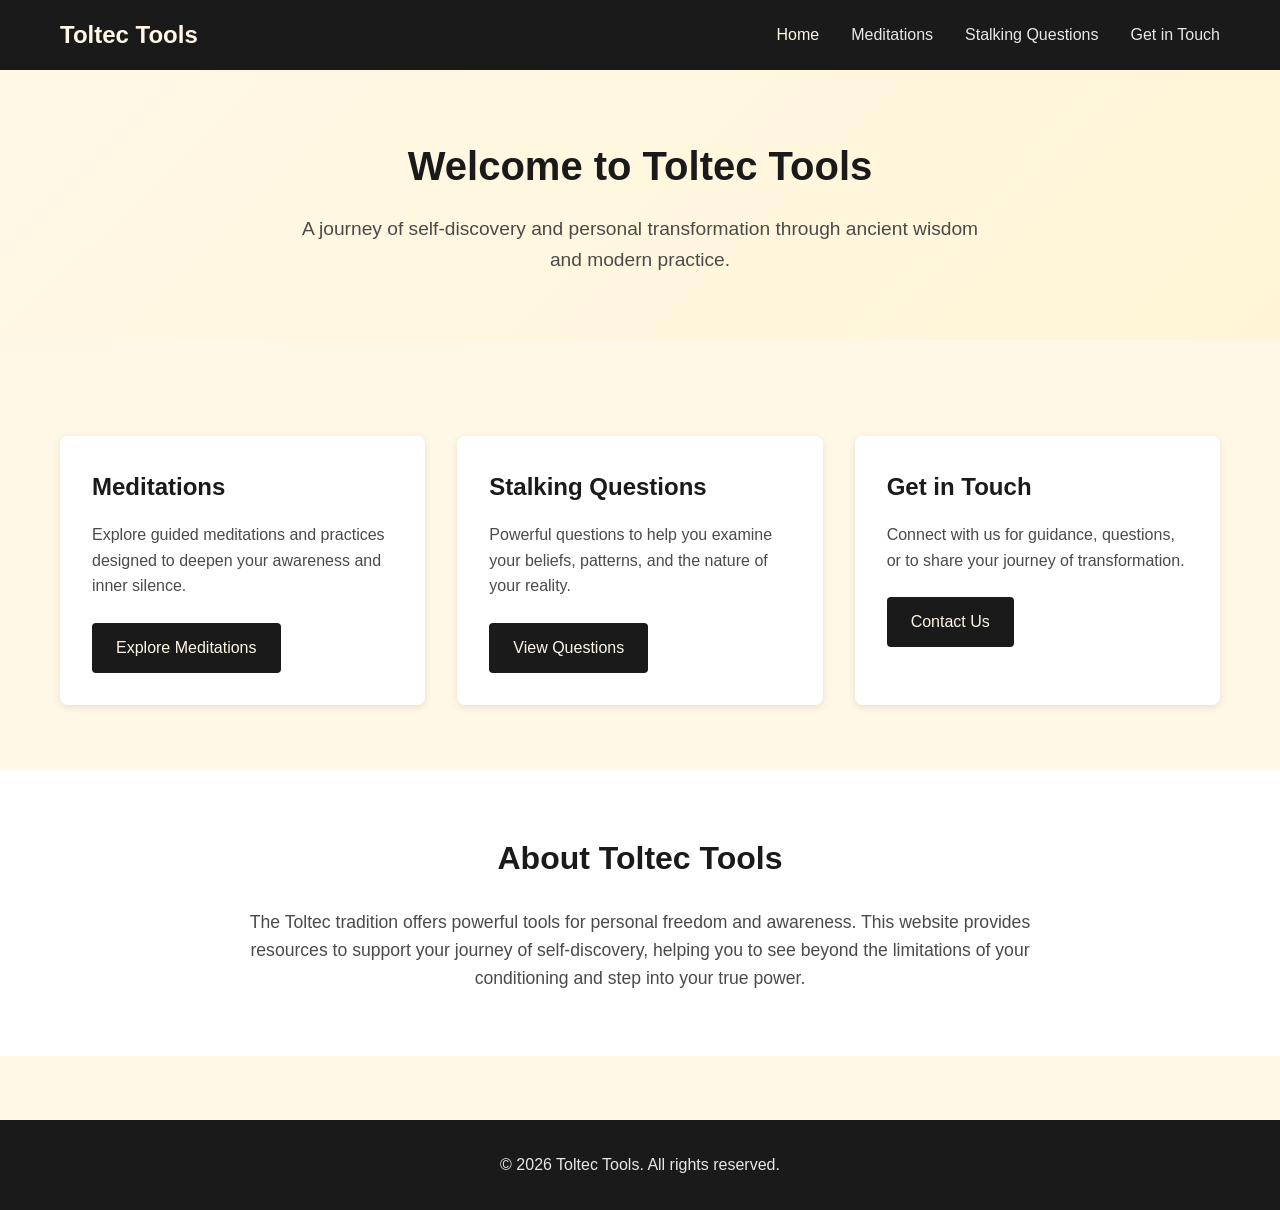
==== index.html @ ae550037 "Initial website for Toltec Tools. Add multi-page static site with home, meditations, stalking questi" ====
<!DOCTYPE html>
<html lang="en">
<head>
    <meta charset="UTF-8">
    <meta name="viewport" content="width=device-width, initial-scale=1.0">
    <title>Toltec Tools - Home</title>
    <link rel="stylesheet" href="styles.css">
</head>
<body>
    <header>
        <nav class="navbar">
            <div class="nav-container">
                <h1 class="logo">Toltec Tools</h1>
                <ul class="nav-menu">
                    <li><a href="index.html" class="active">Home</a></li>
                    <li><a href="meditations.html">Meditations</a></li>
                    <li><a href="stalking-questions.html">Stalking Questions</a></li>
                    <li><a href="contact.html">Get in Touch</a></li>
                </ul>
            </div>
        </nav>
    </header>

    <main>
        <section class="hero">
            <div class="container">
                <h2>Welcome to Toltec Tools</h2>
                <p class="hero-text">A journey of self-discovery and personal transformation through ancient wisdom and modern practice.</p>
            </div>
        </section>

        <section class="features">
            <div class="container">
                <div class="feature-grid">
                    <div class="feature-card">
                        <h3>Meditations</h3>
                        <p>Explore guided meditations and practices designed to deepen your awareness and inner silence.</p>
                        <a href="meditations.html" class="btn">Explore Meditations</a>
                    </div>
                    <div class="feature-card">
                        <h3>Stalking Questions</h3>
                        <p>Powerful questions to help you examine your beliefs, patterns, and the nature of your reality.</p>
                        <a href="stalking-questions.html" class="btn">View Questions</a>
                    </div>
                    <div class="feature-card">
                        <h3>Get in Touch</h3>
                        <p>Connect with us for guidance, questions, or to share your journey of transformation.</p>
                        <a href="contact.html" class="btn">Contact Us</a>
                    </div>
                </div>
            </div>
        </section>

        <section class="about">
            <div class="container">
                <h2>About Toltec Tools</h2>
                <p>The Toltec tradition offers powerful tools for personal freedom and awareness. This website provides resources to support your journey of self-discovery, helping you to see beyond the limitations of your conditioning and step into your true power.</p>
            </div>
        </section>
    </main>

    <footer>
        <div class="container">
            <p>&copy; 2026 Toltec Tools. All rights reserved.</p>
        </div>
    </footer>
</body>
</html>
---- styles.css ----
/* Reset and Base Styles */
* {
    margin: 0;
    padding: 0;
    box-sizing: border-box;
}

:root {
    --pale-yellow: #FFF8E7;
    --grey: #6B6B6B;
    --dark-grey: #4A4A4A;
    --black: #1A1A1A;
    --light-grey: #E8E8E8;
}

body {
    font-family: -apple-system, BlinkMacSystemFont, 'Segoe UI', Roboto, Oxygen, Ubuntu, Cantarell, sans-serif;
    line-height: 1.6;
    color: var(--black);
    background-color: var(--pale-yellow);
}

.container {
    max-width: 1200px;
    margin: 0 auto;
    padding: 0 20px;
}

/* Navigation */
.navbar {
    background-color: var(--black);
    padding: 1rem 0;
    box-shadow: 0 2px 4px rgba(0, 0, 0, 0.1);
}

.nav-container {
    max-width: 1200px;
    margin: 0 auto;
    padding: 0 20px;
    display: flex;
    justify-content: space-between;
    align-items: center;
}

.logo {
    color: var(--pale-yellow);
    font-size: 1.5rem;
    font-weight: 600;
}

.nav-menu {
    display: flex;
    list-style: none;
    gap: 2rem;
}

.nav-menu a {
    color: var(--light-grey);
    text-decoration: none;
    font-weight: 500;
    transition: color 0.3s ease;
    padding: 0.5rem 0;
}

.nav-menu a:hover,
.nav-menu a.active {
    color: var(--pale-yellow);
}

/* Hero Section */
.hero {
    background: linear-gradient(135deg, var(--pale-yellow) 0%, #FFF5D6 100%);
    padding: 4rem 0;
    text-align: center;
}

.hero h2 {
    font-size: 2.5rem;
    color: var(--black);
    margin-bottom: 1rem;
}

.hero-text {
    font-size: 1.2rem;
    color: var(--dark-grey);
    max-width: 700px;
    margin: 0 auto;
}

/* Page Header */
.page-header {
    background: linear-gradient(135deg, var(--pale-yellow) 0%, #FFF5D6 100%);
    padding: 3rem 0;
    text-align: center;
}

.page-header h2 {
    font-size: 2.5rem;
    color: var(--black);
    margin-bottom: 0.5rem;
}

.subtitle {
    font-size: 1.1rem;
    color: var(--dark-grey);
}

/* Features Section */
.features {
    padding: 4rem 0;
}

.feature-grid {
    display: grid;
    grid-template-columns: repeat(auto-fit, minmax(300px, 1fr));
    gap: 2rem;
    margin-top: 2rem;
}

.feature-card {
    background-color: white;
    padding: 2rem;
    border-radius: 8px;
    box-shadow: 0 2px 8px rgba(0, 0, 0, 0.1);
    transition: transform 0.3s ease, box-shadow 0.3s ease;
}

.feature-card:hover {
    transform: translateY(-5px);
    box-shadow: 0 4px 12px rgba(0, 0, 0, 0.15);
}

.feature-card h3 {
    color: var(--black);
    font-size: 1.5rem;
    margin-bottom: 1rem;
}

.feature-card p {
    color: var(--dark-grey);
    margin-bottom: 1.5rem;
}

/* Buttons */
.btn {
    display: inline-block;
    background-color: var(--black);
    color: var(--pale-yellow);
    padding: 0.75rem 1.5rem;
    text-decoration: none;
    border-radius: 4px;
    font-weight: 500;
    transition: background-color 0.3s ease, transform 0.2s ease;
    border: none;
    cursor: pointer;
    font-size: 1rem;
}

.btn:hover {
    background-color: var(--dark-grey);
    transform: translateY(-2px);
}

.btn-submit {
    width: 100%;
    padding: 1rem;
    font-size: 1.1rem;
}

/* About Section */
.about {
    padding: 4rem 0;
    background-color: white;
}

.about h2 {
    font-size: 2rem;
    color: var(--black);
    margin-bottom: 1.5rem;
    text-align: center;
}

.about p {
    color: var(--dark-grey);
    font-size: 1.1rem;
    max-width: 800px;
    margin: 0 auto;
    text-align: center;
}

/* Content Section */
.content-section {
    padding: 3rem 0;
}

/* Meditations Page */
.meditation-list {
    display: grid;
    gap: 2rem;
}

.meditation-item {
    background-color: white;
    padding: 2rem;
    border-radius: 8px;
    box-shadow: 0 2px 8px rgba(0, 0, 0, 0.1);
    border-left: 4px solid var(--black);
}

.meditation-item h3 {
    color: var(--black);
    font-size: 1.5rem;
    margin-bottom: 1rem;
}

.meditation-item p {
    color: var(--dark-grey);
    margin-bottom: 1rem;
}

.meditation-item ul {
    margin-left: 1.5rem;
    color: var(--dark-grey);
}

.meditation-item li {
    margin-bottom: 0.5rem;
}

/* Stalking Questions Page */
.questions-intro {
    background-color: white;
    padding: 2rem;
    border-radius: 8px;
    margin-bottom: 2rem;
    box-shadow: 0 2px 8px rgba(0, 0, 0, 0.1);
}

.questions-intro p {
    color: var(--dark-grey);
    font-size: 1.1rem;
    line-height: 1.8;
}

.questions-list {
    display: grid;
    gap: 2rem;
}

.question-category {
    background-color: white;
    padding: 2rem;
    border-radius: 8px;
    box-shadow: 0 2px 8px rgba(0, 0, 0, 0.1);
    border-left: 4px solid var(--grey);
}

.question-category h3 {
    color: var(--black);
    font-size: 1.5rem;
    margin-bottom: 1.5rem;
}

.question-items {
    list-style: none;
    margin-left: 0;
}

.question-items li {
    color: var(--dark-grey);
    margin-bottom: 1rem;
    padding-left: 1.5rem;
    position: relative;
    font-size: 1.05rem;
    line-height: 1.6;
}

.question-items li::before {
    content: "•";
    color: var(--black);
    font-weight: bold;
    position: absolute;
    left: 0;
}

.practice-note {
    background-color: var(--light-grey);
    padding: 2rem;
    border-radius: 8px;
    margin-top: 3rem;
    border: 2px solid var(--grey);
}

.practice-note h3 {
    color: var(--black);
    font-size: 1.3rem;
    margin-bottom: 1rem;
}

.practice-note p {
    color: var(--dark-grey);
    line-height: 1.8;
}

/* Contact Page */
.contact-content {
    display: grid;
    grid-template-columns: 1fr 1fr;
    gap: 3rem;
    margin-top: 2rem;
}

.contact-info {
    background-color: white;
    padding: 2rem;
    border-radius: 8px;
    box-shadow: 0 2px 8px rgba(0, 0, 0, 0.1);
}

.contact-info h3 {
    color: var(--black);
    font-size: 1.5rem;
    margin-bottom: 1rem;
}

.contact-info > p {
    color: var(--dark-grey);
    margin-bottom: 2rem;
    line-height: 1.8;
}

.contact-details {
    display: flex;
    flex-direction: column;
    gap: 1.5rem;
}

.contact-item h4 {
    color: var(--black);
    font-size: 1.1rem;
    margin-bottom: 0.5rem;
}

.contact-item p {
    color: var(--dark-grey);
}

.contact-form-container {
    background-color: white;
    padding: 2rem;
    border-radius: 8px;
    box-shadow: 0 2px 8px rgba(0, 0, 0, 0.1);
}

.contact-form-container h3 {
    color: var(--black);
    font-size: 1.5rem;
    margin-bottom: 1.5rem;
}

.form-group {
    margin-bottom: 1.5rem;
}

.form-group label {
    display: block;
    color: var(--black);
    font-weight: 500;
    margin-bottom: 0.5rem;
}

.form-group input,
.form-group textarea {
    width: 100%;
    padding: 0.75rem;
    border: 2px solid var(--light-grey);
    border-radius: 4px;
    font-size: 1rem;
    font-family: inherit;
    transition: border-color 0.3s ease;
}

.form-group input:focus,
.form-group textarea:focus {
    outline: none;
    border-color: var(--black);
}

.form-group textarea {
    resize: vertical;
}

/* Footer */
footer {
    background-color: var(--black);
    color: var(--light-grey);
    padding: 2rem 0;
    text-align: center;
    margin-top: 4rem;
}

footer p {
    color: var(--light-grey);
}

/* Stalking Questions - Section Selector */
.section-selector-container {
    background-color: white;
    padding: 2rem;
    border-radius: 8px;
    box-shadow: 0 2px 8px rgba(0, 0, 0, 0.1);
    margin-bottom: 2rem;
}

.section-select {
    width: 100%;
    padding: 0.75rem;
    border: 2px solid var(--light-grey);
    border-radius: 4px;
    font-size: 1rem;
    font-family: inherit;
    background-color: white;
    color: var(--black);
    cursor: pointer;
    transition: border-color 0.3s ease;
}

.section-select:focus {
    outline: none;
    border-color: var(--black);
}

.question-display {
    margin-top: 2rem;
}

.random-question-box {
    background-color: var(--pale-yellow);
    padding: 2rem;
    border-radius: 8px;
    border-left: 4px solid var(--black);
    margin-top: 1rem;
    min-height: 100px;
    display: flex;
    align-items: center;
}

.random-question {
    font-size: 1.2rem;
    color: var(--black);
    line-height: 1.8;
    margin: 0;
    font-weight: 500;
}

/* Responsive Design */
@media (max-width: 768px) {
    .nav-container {
        flex-direction: column;
        gap: 1rem;
    }

    .nav-menu {
        flex-direction: column;
        gap: 1rem;
        text-align: center;
    }

    .hero h2,
    .page-header h2 {
        font-size: 2rem;
    }

    .hero-text {
        font-size: 1rem;
    }

    .feature-grid {
        grid-template-columns: 1fr;
    }

    .contact-content {
        grid-template-columns: 1fr;
    }
}
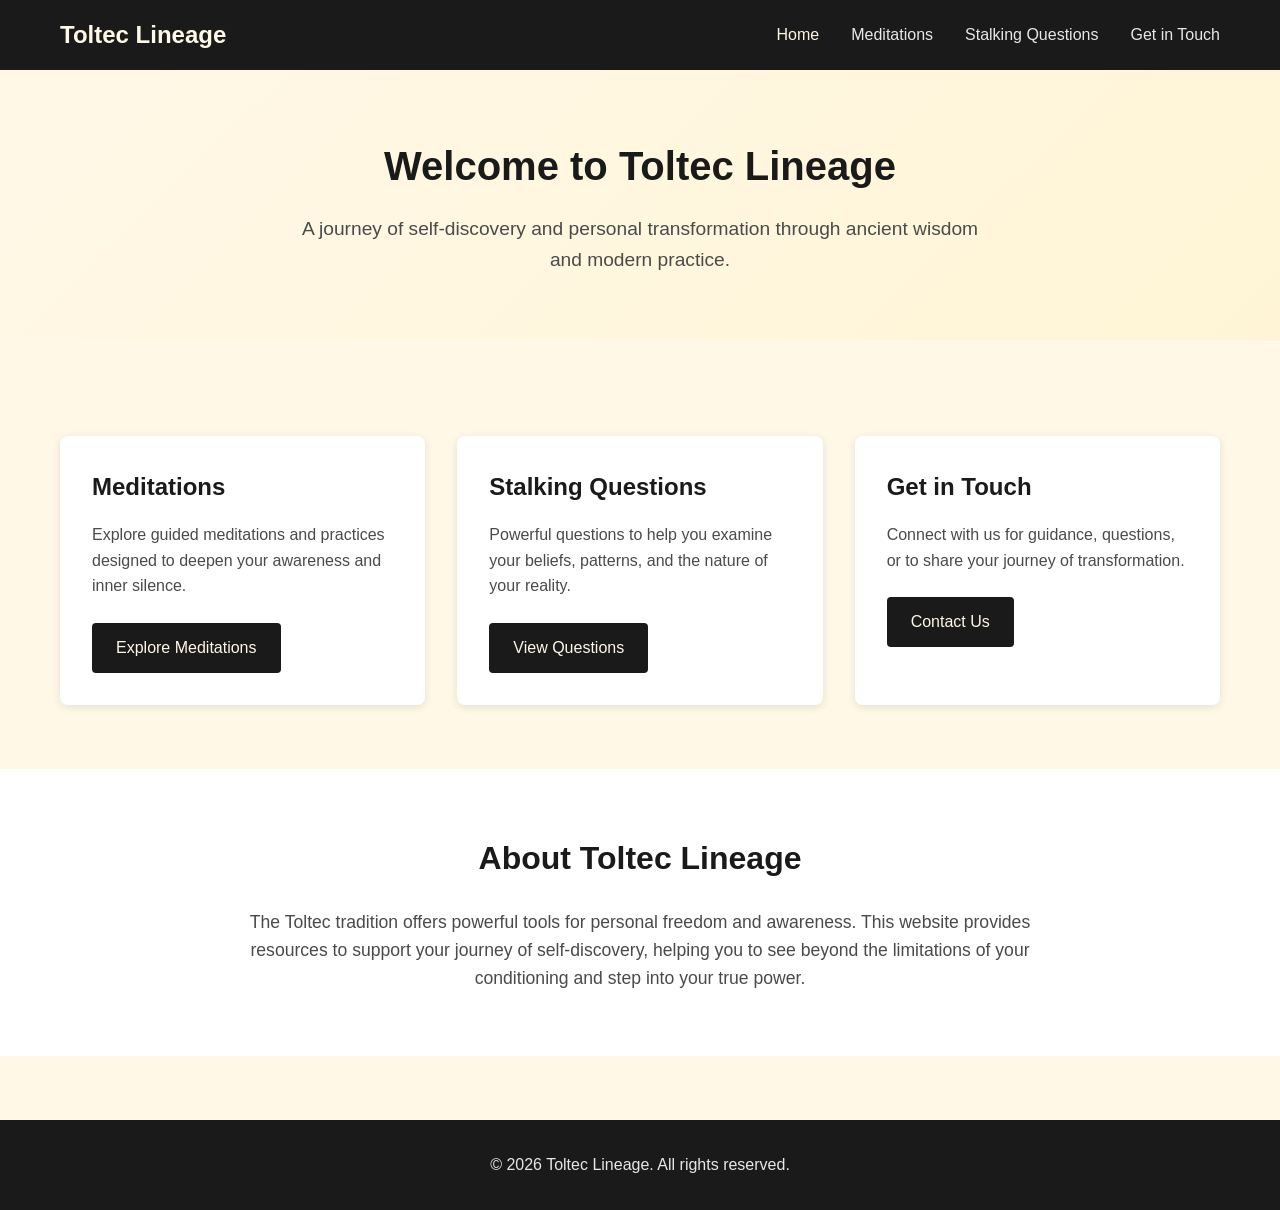
==== commit 1e1dbaa6: "h h" ====
--- a/index.html
+++ b/index.html
@@ -3,14 +3,14 @@
 <head>
     <meta charset="UTF-8">
     <meta name="viewport" content="width=device-width, initial-scale=1.0">
-    <title>Toltec Tools - Home</title>
+    <title>Toltec Lineage - Home</title>
     <link rel="stylesheet" href="styles.css">
 </head>
 <body>
     <header>
         <nav class="navbar">
             <div class="nav-container">
-                <h1 class="logo">Toltec Tools</h1>
+                <h1 class="logo">Toltec Lineage</h1>
                 <ul class="nav-menu">
                     <li><a href="index.html" class="active">Home</a></li>
                     <li><a href="meditations.html">Meditations</a></li>
@@ -24,7 +24,7 @@
     <main>
         <section class="hero">
             <div class="container">
-                <h2>Welcome to Toltec Tools</h2>
+                <h2>Welcome to Toltec Lineage</h2>
                 <p class="hero-text">A journey of self-discovery and personal transformation through ancient wisdom and modern practice.</p>
             </div>
         </section>
@@ -53,7 +53,7 @@
 
         <section class="about">
             <div class="container">
-                <h2>About Toltec Tools</h2>
+                <h2>About Toltec Lineage</h2>
                 <p>The Toltec tradition offers powerful tools for personal freedom and awareness. This website provides resources to support your journey of self-discovery, helping you to see beyond the limitations of your conditioning and step into your true power.</p>
             </div>
         </section>
@@ -61,7 +61,7 @@
 
     <footer>
         <div class="container">
-            <p>&copy; 2026 Toltec Tools. All rights reserved.</p>
+            <p>&copy; 2026 Toltec Lineage. All rights reserved.</p>
         </div>
     </footer>
 </body>
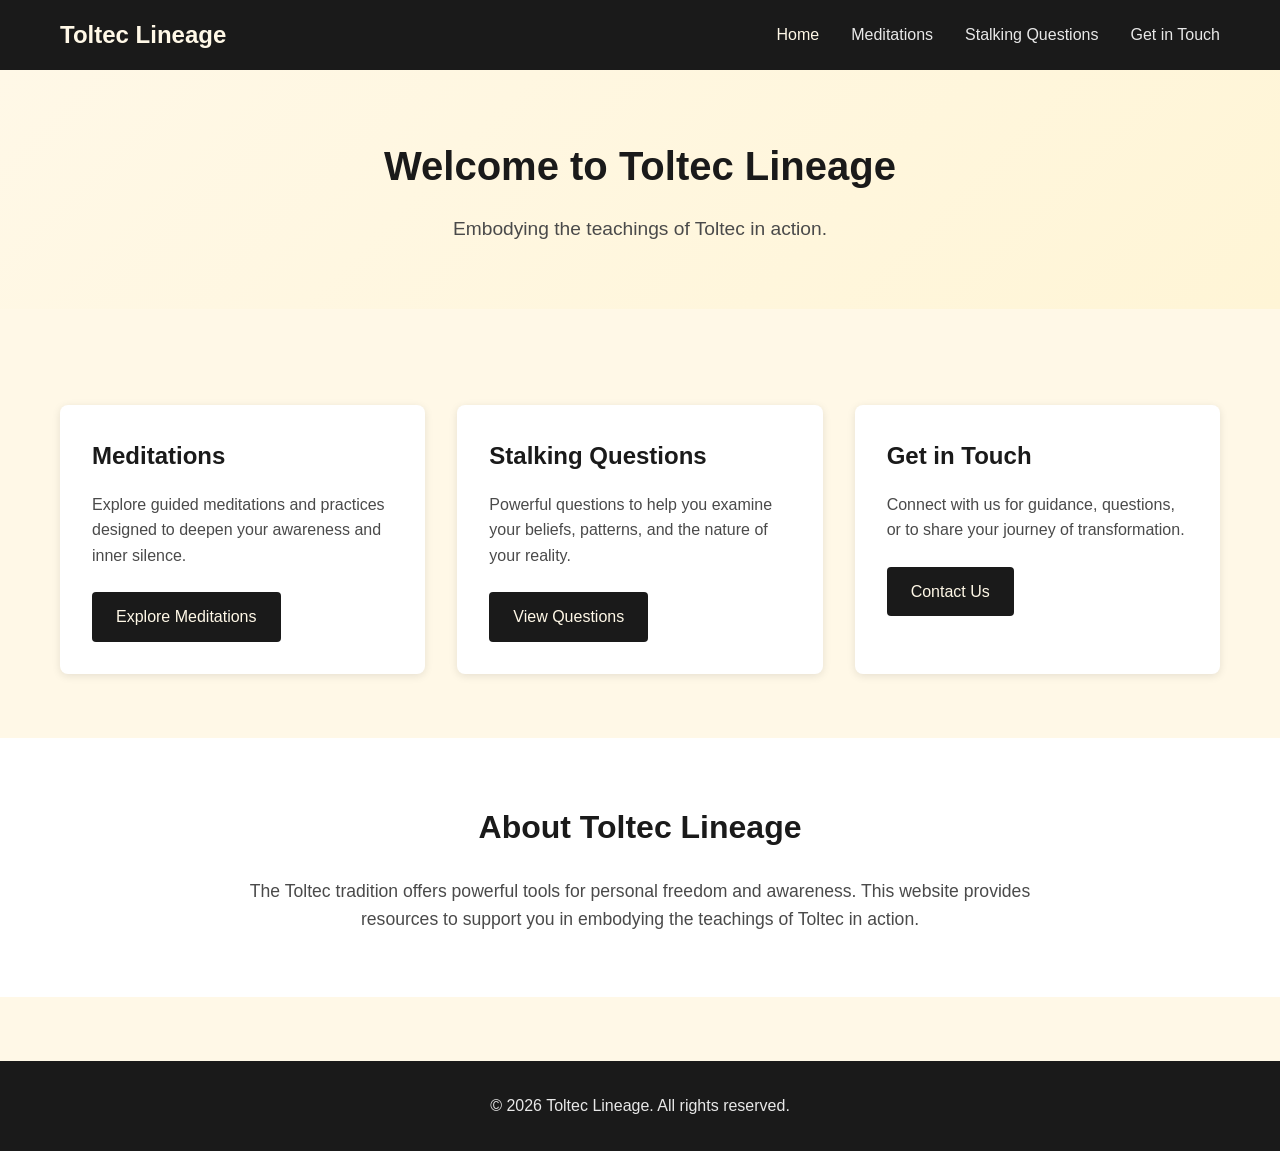
==== commit 276d87cb: "Align site tagline and subtitles with Toltec Lineage messaging. Update hero, About, and inner-page s" ====
--- a/index.html
+++ b/index.html
@@ -25,7 +25,7 @@
         <section class="hero">
             <div class="container">
                 <h2>Welcome to Toltec Lineage</h2>
-                <p class="hero-text">A journey of self-discovery and personal transformation through ancient wisdom and modern practice.</p>
+                <p class="hero-text">Embodying the teachings of Toltec in action.</p>
             </div>
         </section>
 
@@ -54,7 +54,7 @@
         <section class="about">
             <div class="container">
                 <h2>About Toltec Lineage</h2>
-                <p>The Toltec tradition offers powerful tools for personal freedom and awareness. This website provides resources to support your journey of self-discovery, helping you to see beyond the limitations of your conditioning and step into your true power.</p>
+                <p>The Toltec tradition offers powerful tools for personal freedom and awareness. This website provides resources to support you in embodying the teachings of Toltec in action.</p>
             </div>
         </section>
     </main>
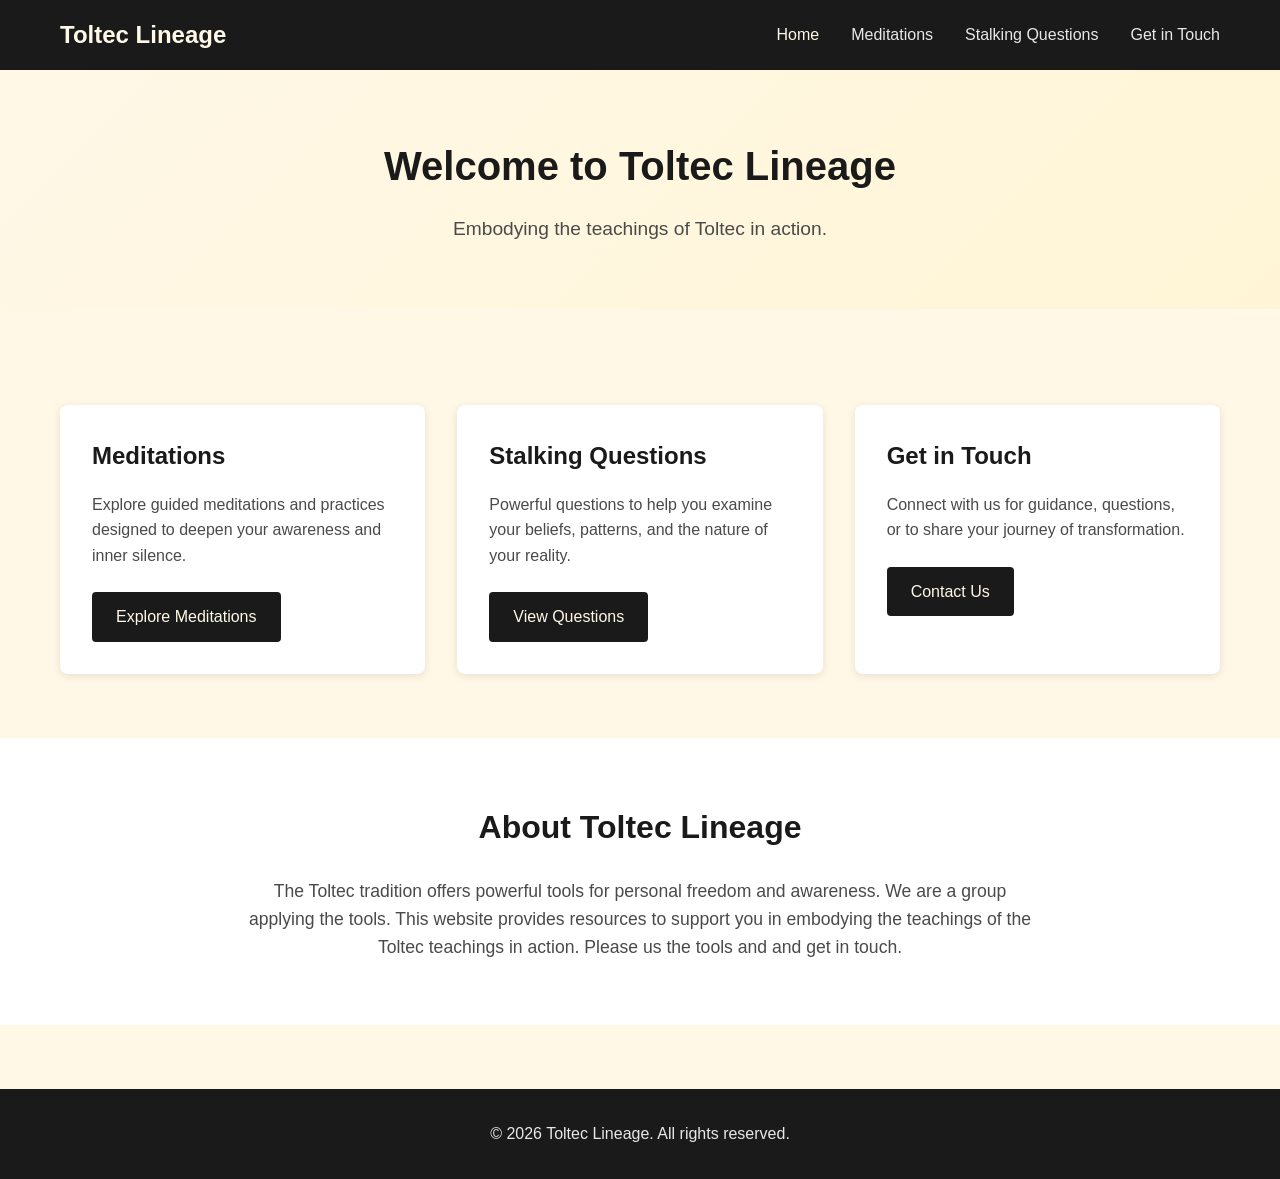
==== commit 94a047fb: "Update index.html" ====
--- a/index.html
+++ b/index.html
@@ -54,7 +54,7 @@
         <section class="about">
             <div class="container">
                 <h2>About Toltec Lineage</h2>
-                <p>The Toltec tradition offers powerful tools for personal freedom and awareness. This website provides resources to support you in embodying the teachings of Toltec in action.</p>
+                <p>The Toltec tradition offers powerful tools for personal freedom and awareness. We are a group applying the tools. This website provides resources to support you in embodying the teachings of the Toltec teachings in action. Please us the tools and and get in touch.</p>
             </div>
         </section>
     </main>
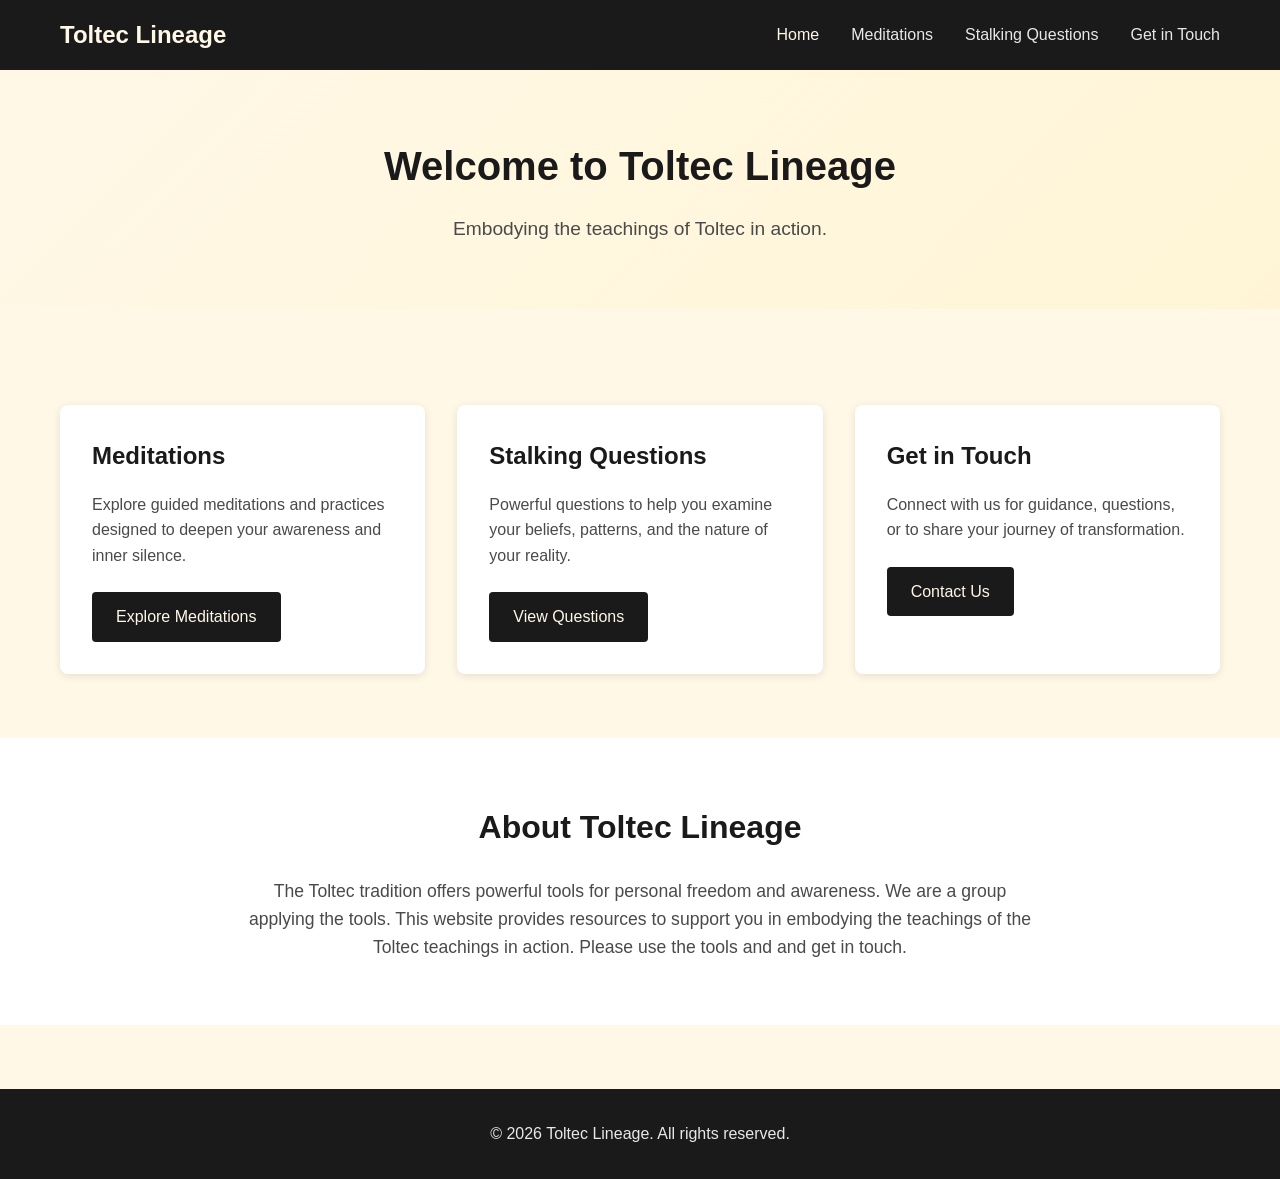
==== commit 7548589e: "Update index.html" ====
--- a/index.html
+++ b/index.html
@@ -54,7 +54,7 @@
         <section class="about">
             <div class="container">
                 <h2>About Toltec Lineage</h2>
-                <p>The Toltec tradition offers powerful tools for personal freedom and awareness. We are a group applying the tools. This website provides resources to support you in embodying the teachings of the Toltec teachings in action. Please us the tools and and get in touch.</p>
+                <p>The Toltec tradition offers powerful tools for personal freedom and awareness. We are a group applying the tools. This website provides resources to support you in embodying the teachings of the Toltec teachings in action. Please use the tools and and get in touch.</p>
             </div>
         </section>
     </main>
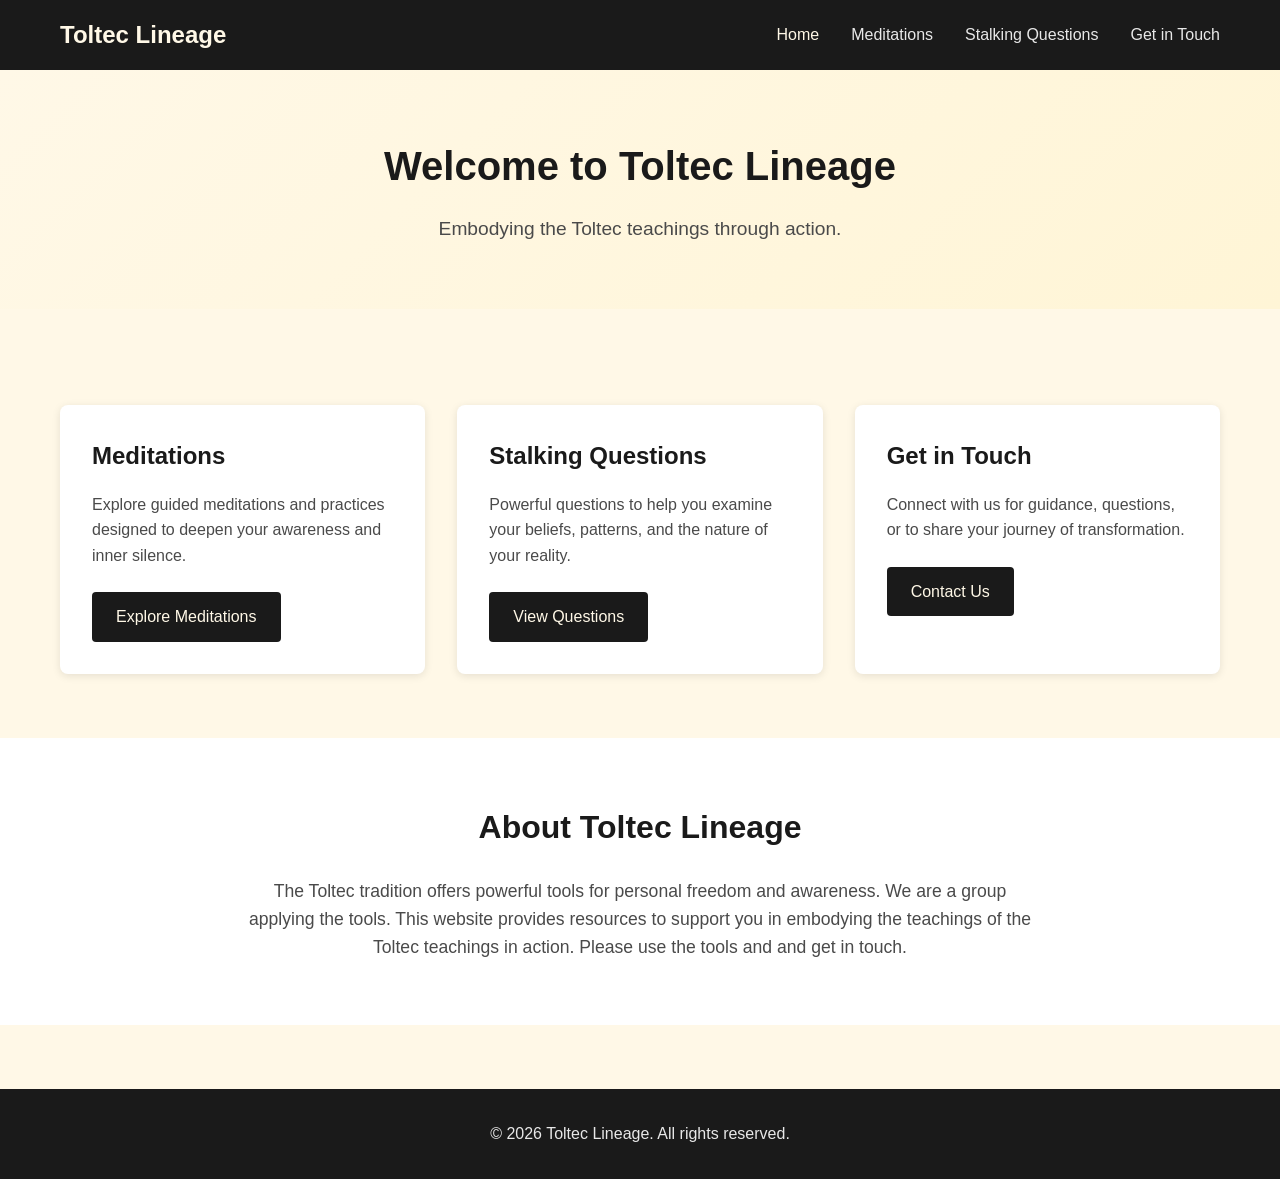
==== commit 3b7a0fc8: "4 changed files" ====
--- a/index.html
+++ b/index.html
@@ -25,7 +25,7 @@
         <section class="hero">
             <div class="container">
                 <h2>Welcome to Toltec Lineage</h2>
-                <p class="hero-text">Embodying the teachings of Toltec in action.</p>
+                <p class="hero-text">Embodying the Toltec teachings through action.</p>
             </div>
         </section>
 
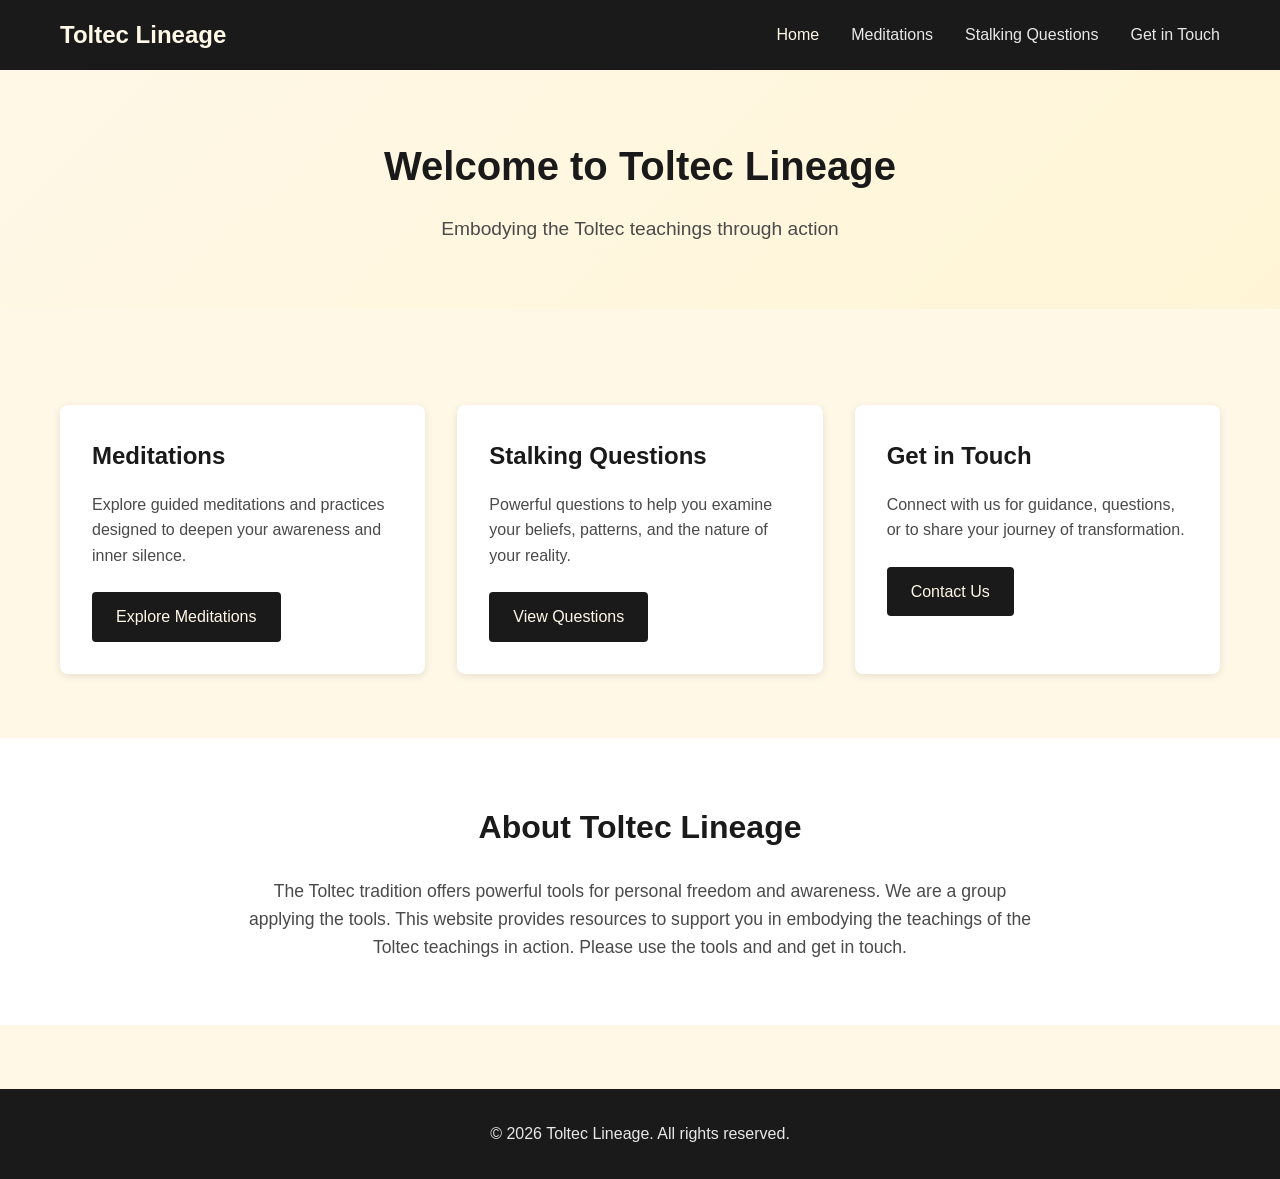
==== commit a2fc5792: "index.html" ====
--- a/index.html
+++ b/index.html
@@ -25,7 +25,7 @@
         <section class="hero">
             <div class="container">
                 <h2>Welcome to Toltec Lineage</h2>
-                <p class="hero-text">Embodying the Toltec teachings through action.</p>
+                <p class="hero-text">Embodying the Toltec teachings through action</p>
             </div>
         </section>
 
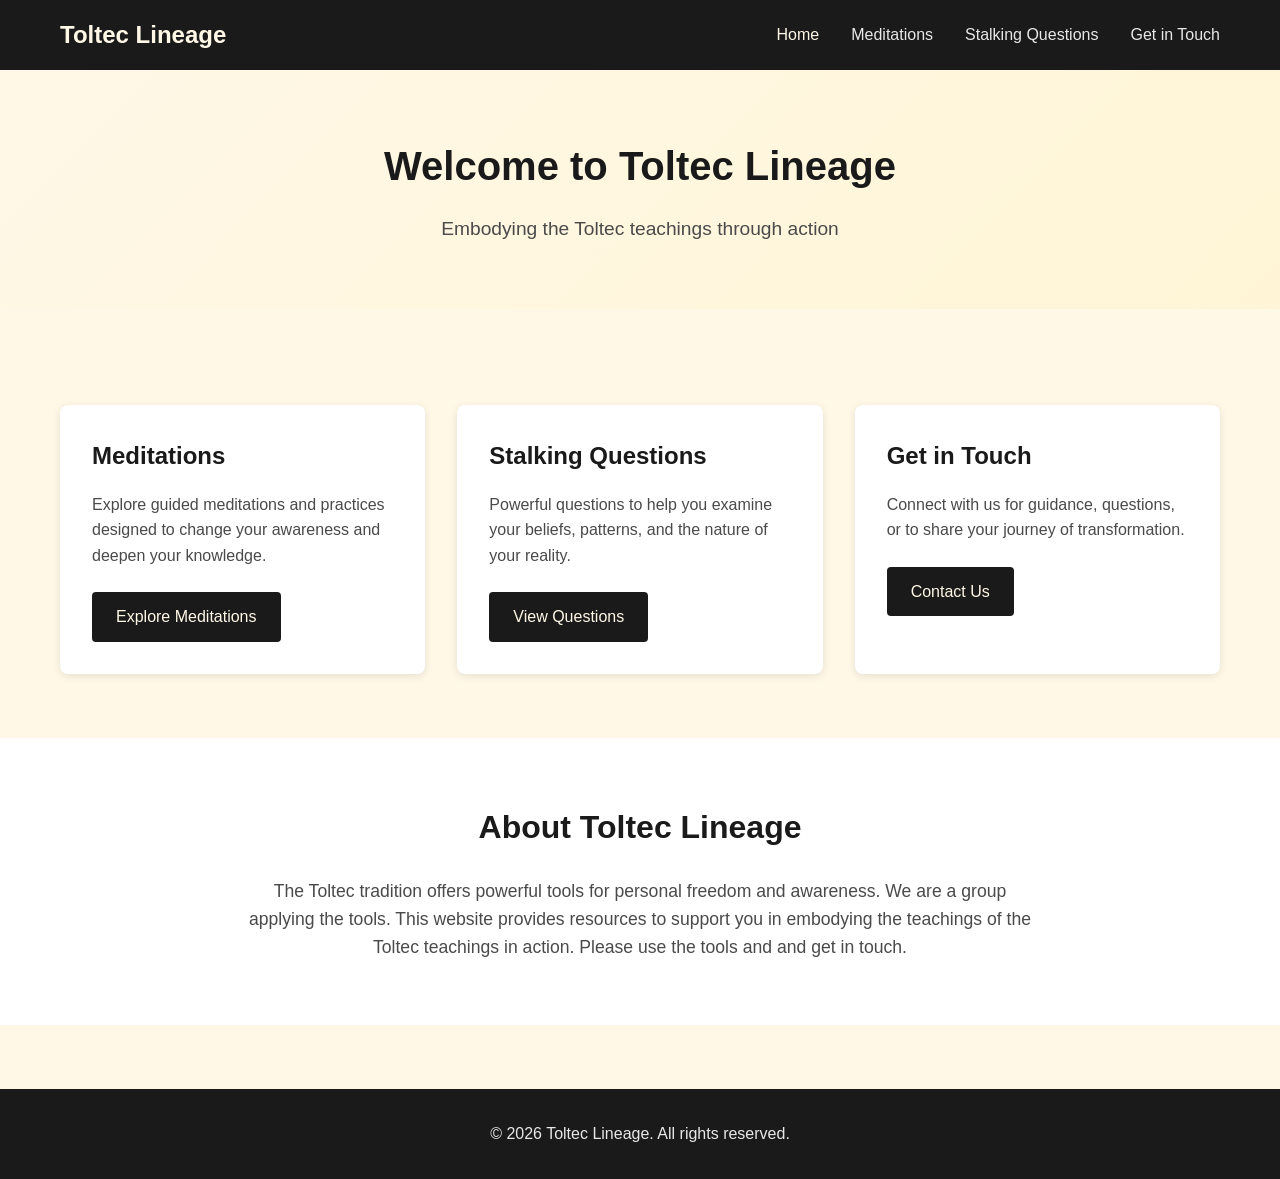
==== commit 5acb1358: "Update index.html" ====
--- a/index.html
+++ b/index.html
@@ -34,7 +34,7 @@
                 <div class="feature-grid">
                     <div class="feature-card">
                         <h3>Meditations</h3>
-                        <p>Explore guided meditations and practices designed to deepen your awareness and inner silence.</p>
+                        <p>Explore guided meditations and practices designed to change your awareness and deepen your knowledge.</p>
                         <a href="meditations.html" class="btn">Explore Meditations</a>
                     </div>
                     <div class="feature-card">
